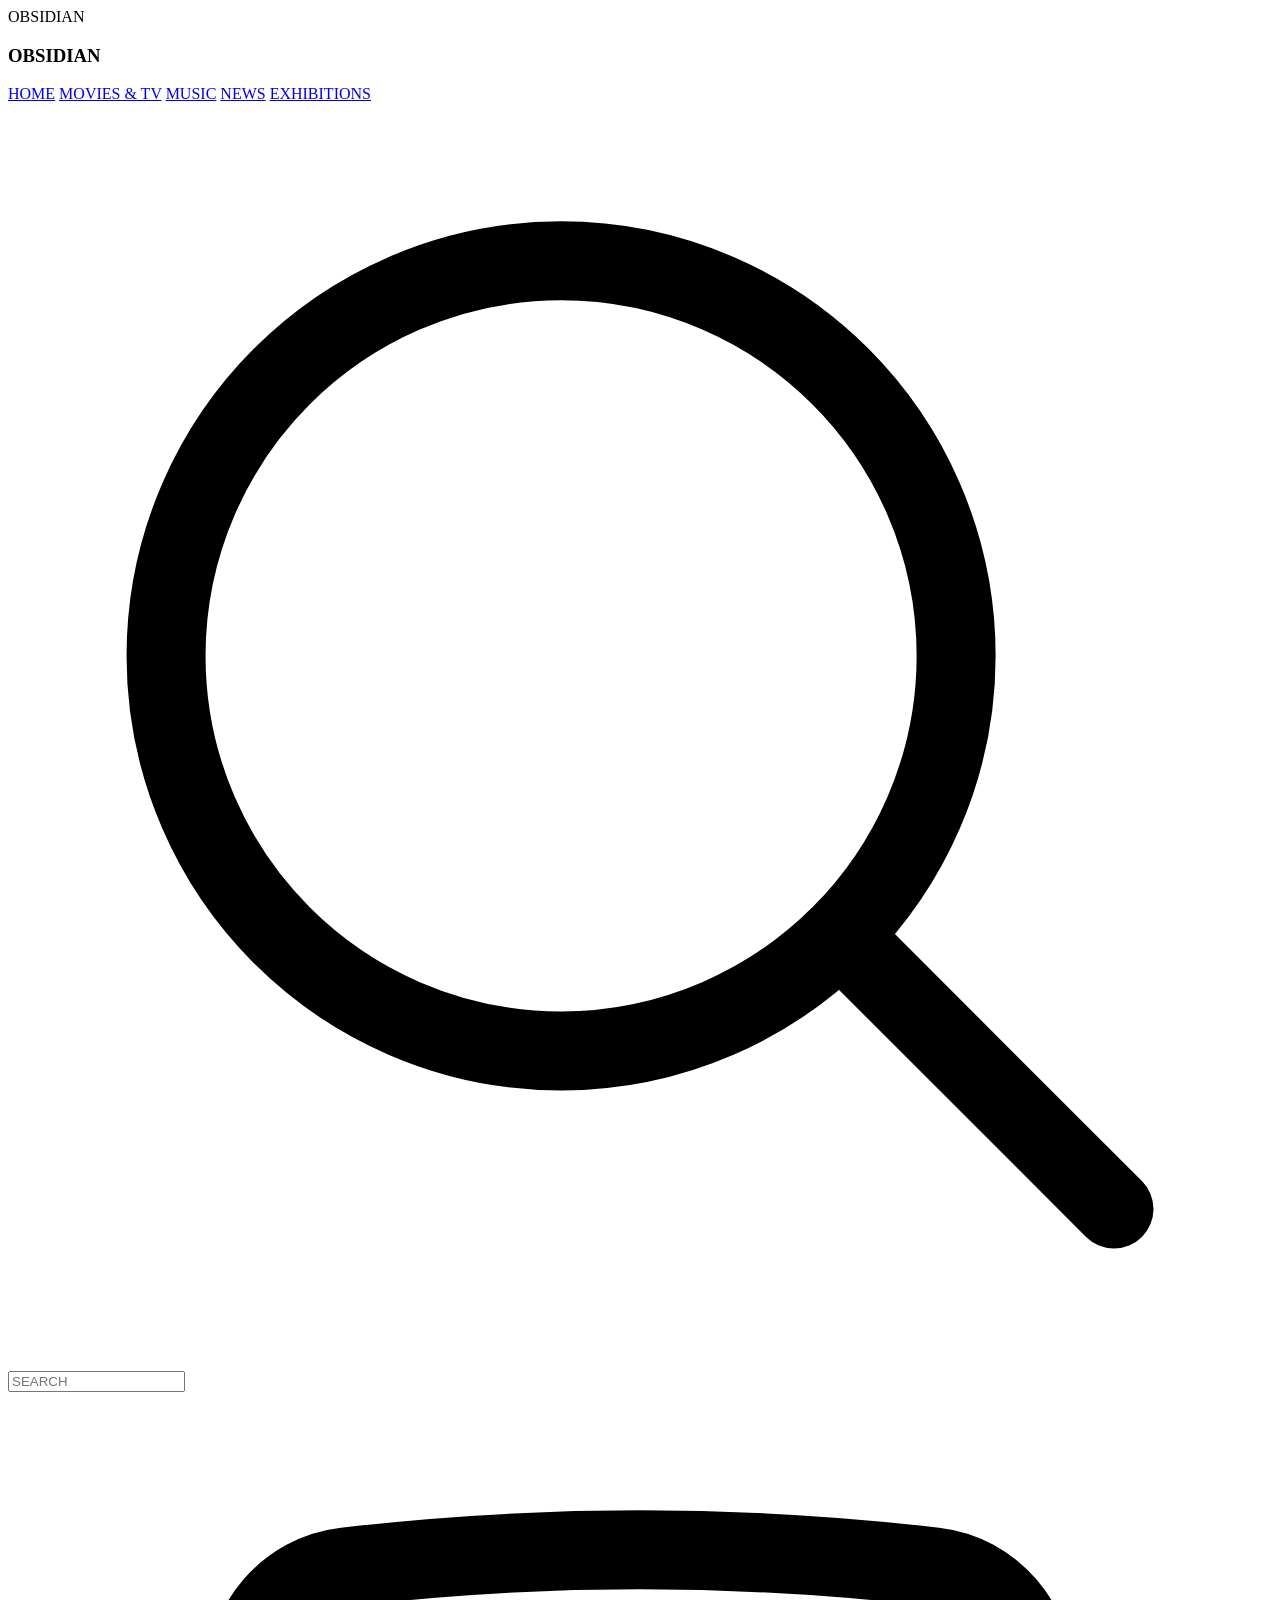
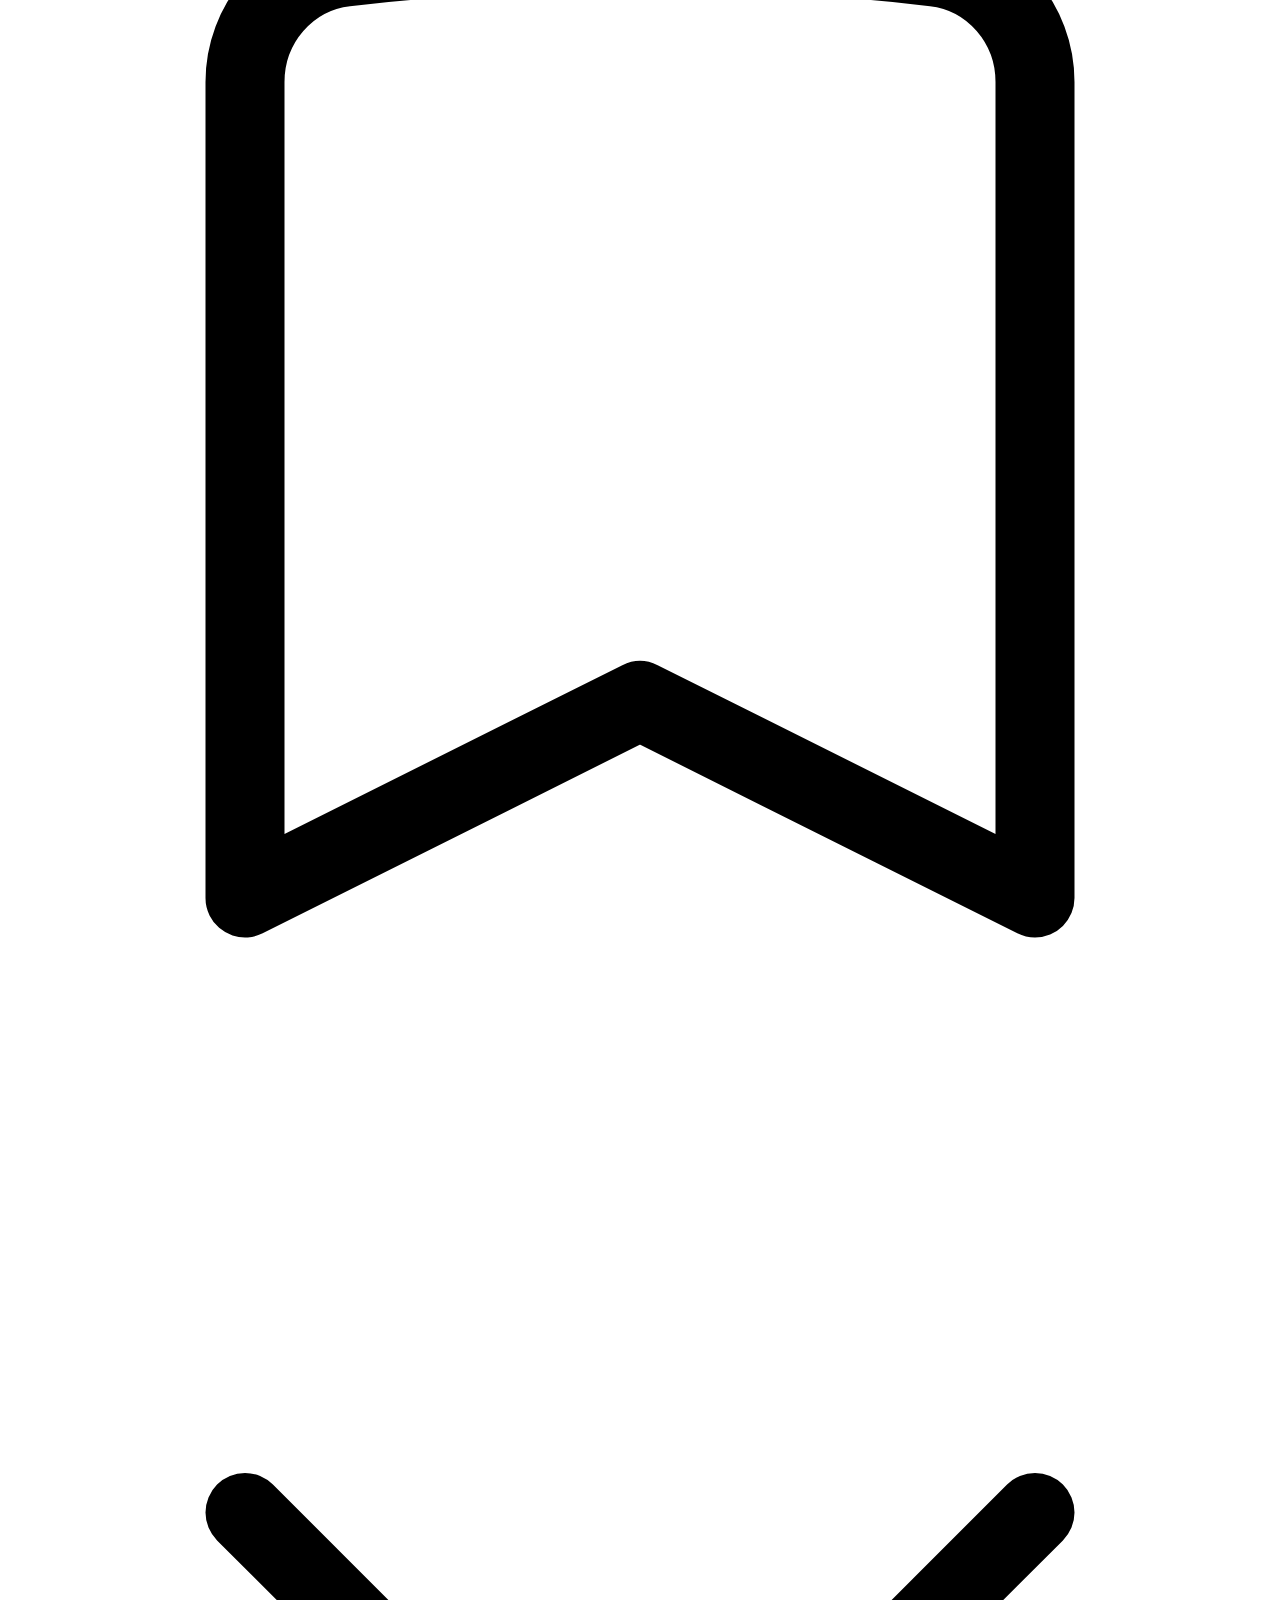
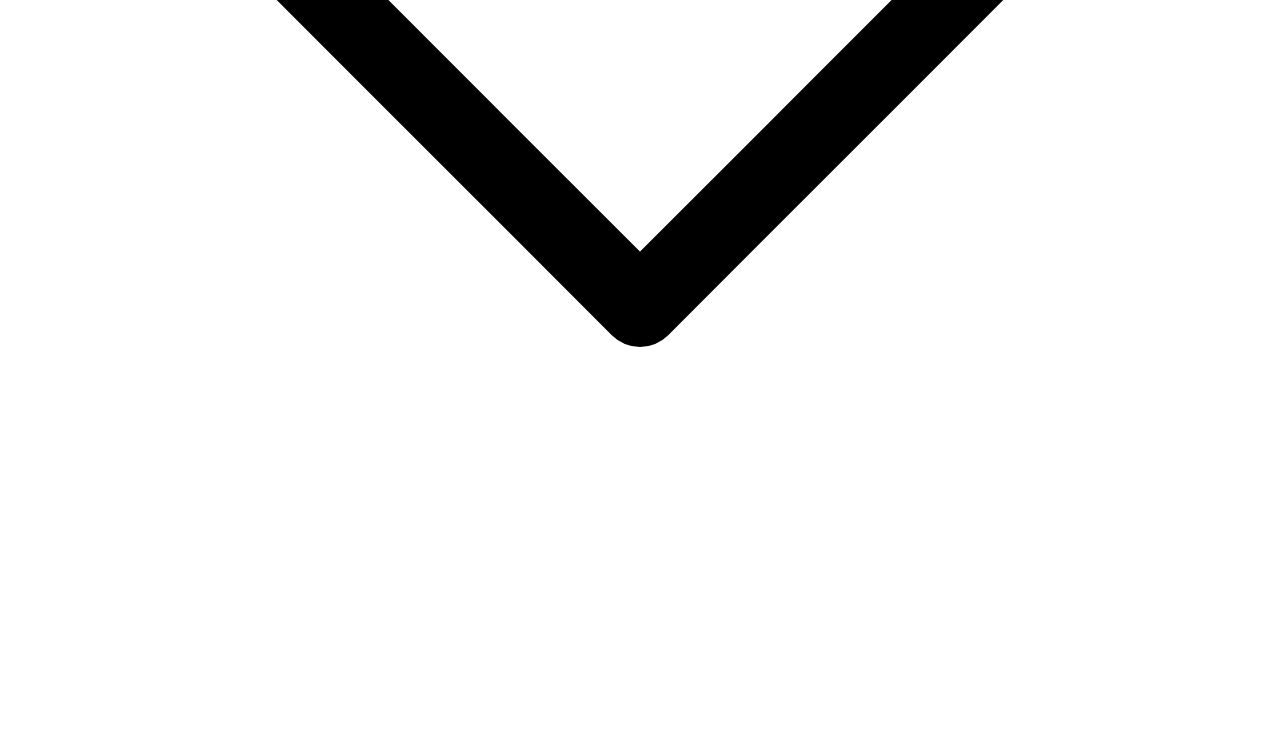
==== exhibitions.html @ b1cf5303 "Add files via upload" ====
<!DOCTYPE html>
<html lang="en">
<head>
    <meta charset="UTF-8">
    <meta name="viewport" content="width=device-width, initial-scale=1.0">
    <title>EXHIBITIONS - obsidian</title>
    <link rel="stylesheet" href="style.css">
</head>
<body>
    <header>
        <nav class="navbar">
            <div class="nav-container">
                <div class="side-item">
                    <div class="red-dot"></div>
                    <span>OBSIDIAN</span>
                    <h3>OBSIDIAN</h3>
                </div>
                <div class="nav-item">
                    <a href="index.html">HOME</a>
                    <a href="movies.html">MOVIES & TV</a>
                    <a href="music.html">MUSIC</a>
                    <a href="news.html">NEWS</a>
                    <a href="exhibitions.html">EXHIBITIONS</a>
                </div>
                <div class="nav-icon">
                    <div class="search-box">
                        <svg xmlns="http://www.w3.org/2000/svg" fill="none" viewBox="0 0 24 24" stroke-width="1.5" stroke="currentColor" class="size-6"><path stroke-linecap="round" stroke-linejoin="round" d="m21 21-5.197-5.197m0 0A7.5 7.5 0 1 0 5.196 5.196a7.5 7.5 0 0 0 10.607 10.607Z" /></svg>
                        <input type="search" placeholder="SEARCH">
                    </div>
                    <div class="bookmark">
                        <svg xmlns="http://www.w3.org/2000/svg" fill="none" viewBox="0 0 24 24" stroke-width="1.5" stroke="currentColor" class="size-6">  <path stroke-linecap="round" stroke-linejoin="round" d="M17.593 3.322c1.1.128 1.907 1.077 1.907 2.185V21L12 17.25 4.5 21V5.507c0-1.108.806-2.057 1.907-2.185a48.507 48.507 0 0 1 11.186 0Z" /></svg>
                    </div>
                    <img src="">
                    <div class="arrow-down">
                        <svg xmlns="http://www.w3.org/2000/svg" fill="none" viewBox="0 0 24 24" stroke-width="1.5" stroke="currentColor" class="size-6">  <path stroke-linecap="round" stroke-linejoin="round" d="m19.5 8.25-7.5 7.5-7.5-7.5" /></svg>
                    </div>
                </div>
            </div>
        </nav>
    </header>
</body>
</html>
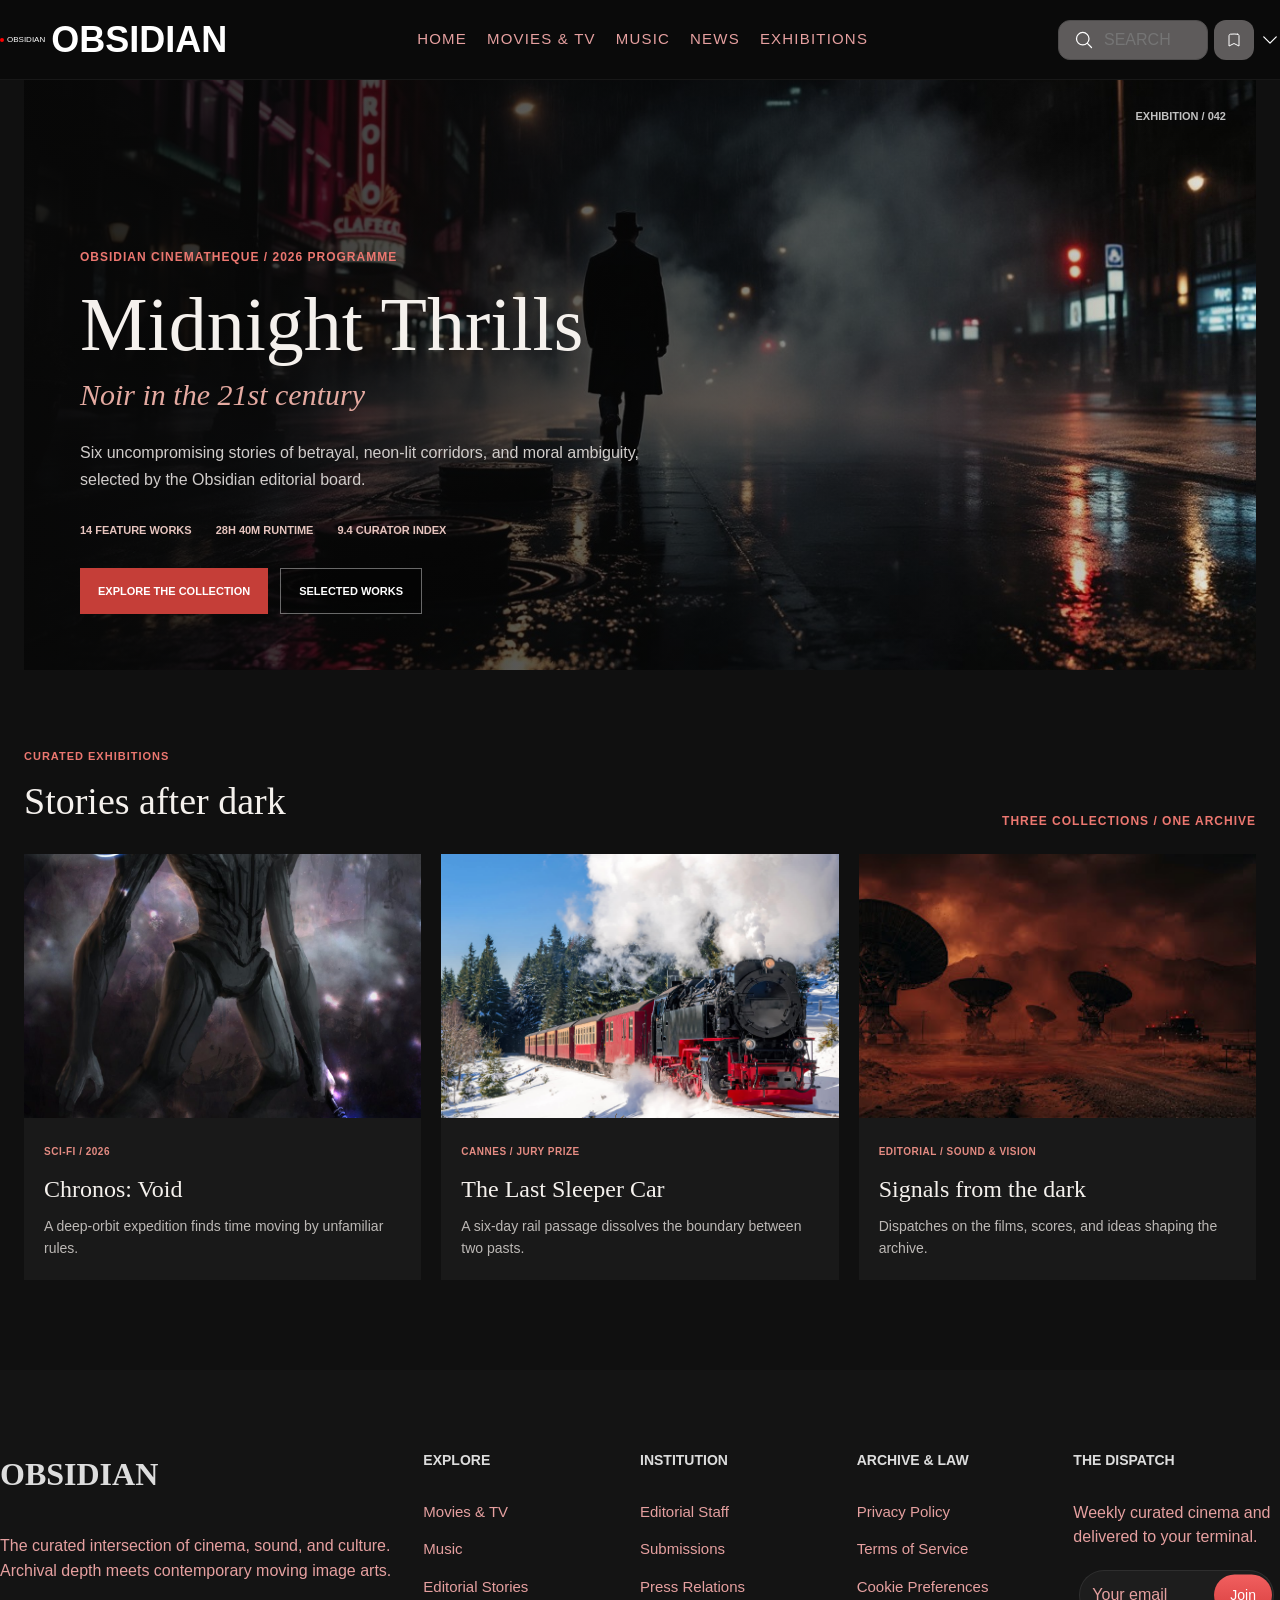
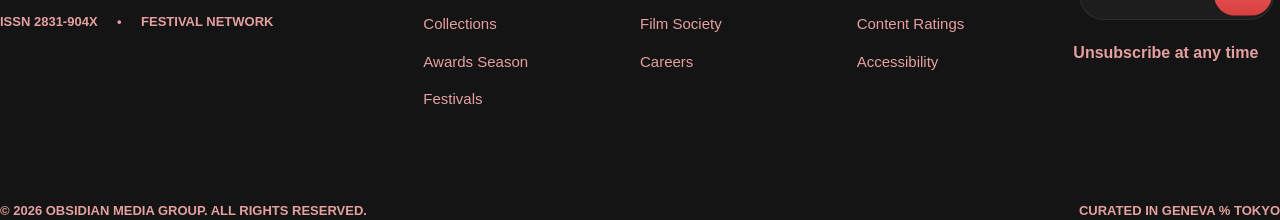
==== commit 614e6c79: "Update my website" ====
--- a/exhibitions.html
+++ b/exhibitions.html
@@ -4,39 +4,75 @@
     <meta charset="UTF-8">
     <meta name="viewport" content="width=device-width, initial-scale=1.0">
     <title>EXHIBITIONS - obsidian</title>
-    <link rel="stylesheet" href="style.css">
+    <link rel="stylesheet" href="css/index.css">
+    <link rel="stylesheet" href="css/exhibitions.css">
 </head>
 <body>
-    <header>
-        <nav class="navbar">
-            <div class="nav-container">
-                <div class="side-item">
-                    <div class="red-dot"></div>
-                    <span>OBSIDIAN</span>
-                    <h3>OBSIDIAN</h3>
+    <header></header>
+    <aside class="sidebar-wrapper"></aside>
+    <main class="exhibitions-page">
+        <section class="exhibition-hero" id="exhibition-archive">
+            <div class="exhibition-hero-content">
+                <p class="exhibition-kicker">OBSIDIAN CINEMATHEQUE / 2026 PROGRAMME</p>
+                <h1>Midnight Thrills</h1>
+                <p class="exhibition-subtitle">Noir in the 21st century</p>
+                <p class="exhibition-description">Six uncompromising stories of betrayal, neon-lit corridors, and moral ambiguity, selected by the Obsidian editorial board.</p>
+                <div class="exhibition-meta">
+                    <span>14 FEATURE WORKS</span>
+                    <span>28H 40M RUNTIME</span>
+                    <span>9.4 CURATOR INDEX</span>
                 </div>
-                <div class="nav-item">
-                    <a href="index.html">HOME</a>
-                    <a href="movies.html">MOVIES & TV</a>
-                    <a href="music.html">MUSIC</a>
-                    <a href="news.html">NEWS</a>
-                    <a href="exhibitions.html">EXHIBITIONS</a>
-                </div>
-                <div class="nav-icon">
-                    <div class="search-box">
-                        <svg xmlns="http://www.w3.org/2000/svg" fill="none" viewBox="0 0 24 24" stroke-width="1.5" stroke="currentColor" class="size-6"><path stroke-linecap="round" stroke-linejoin="round" d="m21 21-5.197-5.197m0 0A7.5 7.5 0 1 0 5.196 5.196a7.5 7.5 0 0 0 10.607 10.607Z" /></svg>
-                        <input type="search" placeholder="SEARCH">
-                    </div>
-                    <div class="bookmark">
-                        <svg xmlns="http://www.w3.org/2000/svg" fill="none" viewBox="0 0 24 24" stroke-width="1.5" stroke="currentColor" class="size-6">  <path stroke-linecap="round" stroke-linejoin="round" d="M17.593 3.322c1.1.128 1.907 1.077 1.907 2.185V21L12 17.25 4.5 21V5.507c0-1.108.806-2.057 1.907-2.185a48.507 48.507 0 0 1 11.186 0Z" /></svg>
-                    </div>
-                    <img src="">
-                    <div class="arrow-down">
-                        <svg xmlns="http://www.w3.org/2000/svg" fill="none" viewBox="0 0 24 24" stroke-width="1.5" stroke="currentColor" class="size-6">  <path stroke-linecap="round" stroke-linejoin="round" d="m19.5 8.25-7.5 7.5-7.5-7.5" /></svg>
-                    </div>
+                <div class="exhibition-actions">
+                    <a class="exhibition-primary" href="movies.html#festival-archive">EXPLORE THE COLLECTION</a>
+                    <a class="exhibition-secondary" href="#selected-works">SELECTED WORKS</a>
                 </div>
             </div>
-        </nav>
-    </header>
+            <span class="exhibition-number">EXHIBITION / 042</span>
+        </section>
+        <section class="selected-works" id="selected-works">
+            <div class="selected-heading">
+                <div>
+                    <p>CURATED EXHIBITIONS</p>
+                    <h2>Stories after dark</h2>
+                </div>
+                <span>THREE COLLECTIONS / ONE ARCHIVE</span>
+            </div>
+            <div class="exhibition-grid">
+                <article class="exhibition-card">
+                    <a href="movies.html#title-grid" aria-label="Browse Chronos: Void in the film archive">
+                        <img src="assest/vimg1.jpg" alt="A cinematic still from Chronos: Void">
+                        <div class="exhibition-card-copy">
+                            <span>SCI-FI / 2026</span>
+                            <h3>Chronos: Void</h3>
+                            <p>A deep-orbit expedition finds time moving by unfamiliar rules.</p>
+                        </div>
+                    </a>
+                </article>
+                <article class="exhibition-card">
+                    <a href="movies.html#festival-archive" aria-label="Browse festival selections">
+                        <img src="assest/img20.jpg" alt="Festival selection: The Last Sleeper Car">
+                        <div class="exhibition-card-copy">
+                            <span>CANNES / JURY PRIZE</span>
+                            <h3>The Last Sleeper Car</h3>
+                            <p>A six-day rail passage dissolves the boundary between two pasts.</p>
+                        </div>
+                    </a>
+                </article>
+                <article class="exhibition-card">
+                    <a href="news.html#dispatch" aria-label="Read the Obsidian editorial dispatch">
+                        <img src="assest/img22.jpg" alt="Atmospheric artwork for Frequency Zero">
+                        <div class="exhibition-card-copy">
+                            <span>EDITORIAL / SOUND & VISION</span>
+                            <h3>Signals from the dark</h3>
+                            <p>Dispatches on the films, scores, and ideas shaping the archive.</p>
+                        </div>
+                    </a>
+                </article>
+            </div>
+        </section>
+    </main>
+    <footer></footer>
+    <script src="js/common.js"></script>
+    <script src="js/script.js"></script>
 </body>
 </html>
--- a/css/index.css
+++ b/css/index.css
@@ -0,0 +1,1173 @@
+*{
+    margin: 0;
+    padding: 0;
+    box-sizing: border-box;
+}
+html {
+    scroll-behavior: smooth;
+}
+
+body{
+    color: white;
+    font-style: normal;
+    background: #0b0b0b;
+    font-family: "Segoe UI", Arial, sans-serif;
+    line-height: 1.5;
+    overflow-x: hidden;
+}
+
+a {
+    color: inherit;
+    text-decoration: none;
+}
+
+img {
+    max-width: 100%;
+}
+
+button, input {
+    font: inherit;
+}
+
+/* header */
+header{
+    background: rgba(10, 10, 10, 0.9);
+    backdrop-filter: blur(8px);
+    position: fixed;
+    top: 0;
+    left: 0;
+    width: 100%;
+    height: 80px;   
+    z-index: 1000;
+    border-bottom: 1px solid rgba(255, 255, 255, 0.06);
+}
+
+.navbar{
+    display: flex;
+    justify-content: space-between;
+    align-items: center;
+    height: 100%;
+    color: white;
+    margin: auto;
+    max-width: 1300px;
+}
+
+.side-item {
+    display: flex;
+    align-items: center;
+    gap: 6px;
+}
+
+.logo-left {
+    display: flex;
+    align-items: center;
+    gap: 3px;
+}
+
+.red-dot{
+    background-color: red;
+    border-radius: 50%;
+    width: 4px;
+    height: 4px;
+}
+.side-item span{
+    font-size: 8px;
+}
+.side-item h3{
+    font-size: 36px;
+}
+
+.nav-item {
+    display: flex;
+    justify-content: space-between;
+    align-items: center;
+    gap: 20px;
+    padding: 10px;
+}
+
+.nav-item a{
+    color: white;
+    text-decoration: none;
+    color: #e6a0a0;
+    font-size: 15px;
+    letter-spacing: 0.08em;
+    transition: all 0.3s ease;
+}
+.nav-item a:hover{
+    color: #e66363;
+    transform: scale(1.1);
+}
+
+.nav-icon{
+    display:flex;
+    align-items: center;
+    justify-content: space-between;
+    gap: 6px;
+}
+
+.search-box{
+    position: relative;
+    width: 150px;
+    height: 40px;
+    border-radius: 12px;
+    background-color: #5e5b5b;
+    border: 1px solid #4e4c4c;
+}
+.search-box svg{
+    width: 20px;
+    height:20px;
+    position: absolute;
+    left: 15px;
+    top: 50%;
+    transform: translateY(-50%);
+    color: white;
+}
+
+.search-box input{
+    width: 100%;
+    height: 100%;
+    padding: 12px 12px 12px 45px;
+    background-color: transparent;
+    border: none;
+    color: white;
+}
+
+.search-box input:focus {
+    outline: none;
+}
+.bookmark{
+    background: #5e5b5b;
+    border-radius: 12px;
+    padding: 12px;
+    width: 40px;
+    height: 40px;
+    display: flex;
+    justify-content: center;
+    align-items: center;
+}
+.bookmark svg{
+    height: 20px;
+    width: 20px;
+    color: white;
+}
+.arrow-down svg{
+    display: block;
+    width: 20px;
+    height: 20px;
+    color: white;
+}
+
+.hamburger {
+    display: none;
+    border: none;
+    background: #5e5b5b;
+    color: white;
+    border-radius: 12px;
+    padding: 10px 9px;
+    width: 40px;
+    height: 40px;
+    justify-content: center;
+    align-items: center;
+    cursor: pointer;
+    flex-direction: column;
+    gap: 5px;
+}
+
+.hamburger span {
+    display: block;
+    width: 18px;
+    height: 2px;
+    background: white;
+    border-radius: 2px;
+}
+
+/* Mobile Sidebar */
+.mobile-sidebar {
+    background: rgba(10, 10, 10, 0.98);
+    color: white;
+    width: min(82vw, 280px);
+    position: fixed;
+    right: -100%;
+    top: 0;
+    height: 100dvh;
+    z-index: 1200;
+    transition: all 0.3s ease-in;
+    box-shadow: -16px 0 38px rgba(0, 0, 0, 0.45);
+    border-left: 1px solid rgba(255, 255, 255, 0.08);
+    padding: 72px 18px 22px;
+}
+
+.mobile-sidebar.open {
+    right: 0;
+}
+
+.menu-item {
+    display: grid;
+    gap: 8px;
+} 
+
+.close-btn {
+    position: absolute;
+    top: 20px;
+    right: 20px;
+    font-size: 22px;
+    color: rgba(255, 255, 255, 0.8);
+    cursor: pointer;
+}
+
+.menu-item a {
+    padding: 16px 14px;
+    display: block;
+    font-size: 0.9rem;
+    letter-spacing: 0.12em;
+    text-transform: uppercase;
+    border-radius: 12px;
+    text-decoration: none;
+    color: white;
+    background: rgba(255, 255, 255, 0.02);
+    border: 1px solid rgba(255, 255, 255, 0.04);
+}
+
+.menu-item a:hover {
+    background: rgba(255, 255, 255, 0.08);
+}
+
+
+
+/* Section - Hero */
+.hero{
+    margin-top: 80px;
+    background-image: linear-gradient(90deg, rgba(5,5,5,0.74) 0%, rgba(5,5,5,0.68) 38%, rgba(5,5,5,0.18) 100%), url("../assest/background.jpg");
+    background-size: cover;
+    background-position: center;
+    background-repeat: no-repeat;
+    height: 100vh;
+    min-height: 720px;
+}
+
+.section-container{
+    height: 100%;
+    margin: auto;
+    max-width: 1300px;
+    padding: 80px 24px 0;
+}
+
+.red-live p{
+    color: red;
+    padding: 1px;
+    letter-spacing: 0.12em;
+    text-transform: uppercase;
+}
+.red-live{
+    display: flex;
+    align-items: center;
+    gap: 10px;
+    margin-bottom: 16px;
+}
+.live{
+    background: red;
+    border-radius: 10px;
+    padding: 7px 10px;
+    font-size: 8px;
+    font-weight: 800;
+    line-height: 1.14583;
+    letter-spacing: 0.16em;
+    text-transform: uppercase;
+    color: #fff;
+    display: inline-flex;
+    align-items: center;
+    justify-content: center;
+}
+.section-container h1{
+    font-size: clamp(3.4rem, 7vw, 7rem);
+    line-height: 0.92;
+    letter-spacing: -0.06em;
+    margin-bottom: 18px;
+    max-width: 700px;
+}
+.section-container h5{
+    font-size: 20px;
+    font-weight: 100;
+    max-width: 700px;
+    line-height: 1.5;
+    color: rgba(255,255,255,0.8);
+}
+.section-container ul{
+    display: flex;
+    gap: 20px;
+    padding: 14px 0;
+    flex-wrap: wrap;
+    list-style: none;
+    margin: 8px 0 0;
+}
+.section-container ul li {
+    font-size: 0.76rem;
+    letter-spacing: 0.08em;
+    text-transform: uppercase;
+    color: rgba(255,255,255,0.72);
+    position: relative;
+}
+.section-container ul li + li::before {
+    content: "•";
+    position: absolute;
+    left: -12px;
+    color: rgba(255,255,255,0.52);
+}
+.section-container svg{
+    width: 15px;
+    height: 15px;
+    display: inline-block;
+    vertical-align: middle;
+}
+.play, .watch, .sound {
+    display: inline-flex;
+    align-items: center;
+    gap: 10px;
+    border-radius: 12px;
+    padding: 10px 20px 10px;
+    transition: transform 0.2s ease, filter 0.2s ease, box-shadow 0.2s ease, border-color 0.2s ease;
+    box-shadow: 0 8px 20px rgba(0,0,0,0.18);
+    border: 1px solid rgba(255,255,255,0.08);
+}
+.play:hover, .watch:hover, .sound:hover {
+    transform: translateY(-1px);
+    filter: brightness(1.06);
+    box-shadow: 0 12px 26px rgba(0,0,0,0.28);
+}
+.play{
+    background: linear-gradient(180deg, #ff5d5d 0%, #e93f42 100%);
+}
+.watch,
+.sound{
+    background: linear-gradient(180deg, #7b7a7a 0%, #5d5b5b 100%);
+}
+.playlist{
+    display: flex;
+    gap: 30px;
+    flex-wrap: wrap;
+    margin-top: 24px;
+}
+
+/* Section - Catalogue */
+.catalogue{
+    background: #000000; 
+    color: white;
+    padding-bottom: 32px;
+}
+
+.top-bar p{
+    font-size: 12px;
+    letter-spacing: 0.12em;
+    text-transform: uppercase;
+}
+.top-bar{
+    display: flex;
+    justify-content: end;
+    background: #131313!important;
+}
+.item{
+    display: list-item;
+    list-style-type: disc;
+    padding-top: 100px;
+    margin-left: 8px;
+    color: #e6a0a0;
+    letter-spacing: 0.14em;
+    font-size: 12px;
+    text-transform: uppercase;
+}
+.thumbnail h2{
+    font-size: clamp(2.5rem, 5vw, 4rem);
+    line-height: 0.94;
+}
+.thumbnail-nav {
+    display: flex;
+    align-items: center;
+    flex-wrap: wrap;
+    gap: 8px;
+}
+.thumbnail-nav a{
+    margin: 2px;
+    text-decoration: none;
+    color: white;
+    padding: 10px 12px;
+    background: rgba(255,255,255,0.06);
+    border: 1px solid rgba(255,255,255,0.06);
+    border-radius: 12px;
+    transition: background 0.2s ease, transform 0.2s ease, border-color 0.2s ease, color 0.2s ease;
+}
+.thumbnail-nav a:hover{
+    background: #f1f1f1;
+    color: #111;
+    border-color: rgba(255,255,255,0.16);
+    transform: translateY(-1px);
+}
+.thumbnail{
+    display: flex;
+    justify-content: space-between;
+    align-items: center;
+    flex-wrap: wrap;
+    margin-bottom: 20px;
+    gap: 16px;
+}
+.thumbnail-bar{
+    display: flex;
+    align-items: center;
+    gap: 10px;
+    flex-wrap: wrap;
+}
+.thb-icon1 svg,
+.thb-icon2 svg{
+    width: 14px;
+    height: 14px;
+}
+.thb-icon1,
+.thb-icon2{
+    background: #706e6e;
+    border-radius: 12px;
+    padding: 10px;
+    transition: background 0.2s ease, transform 0.2s ease;
+}
+.thb-icon1:hover,
+.thb-icon2:hover{
+    background: white;
+    transform: translateY(-1px);
+}
+.thumbnail-icon{
+    display: flex;
+    gap: 6px;
+    align-items: center;
+}
+.view{
+    padding-top: 17px;
+    font-size: 12px;
+}
+.image img{
+    width: 250px;
+    border-radius: 10px;
+    display: block;
+    height: 360px;
+    object-fit: cover;
+    transition: transform 0.3s ease, filter 0.3s ease, box-shadow 0.3s ease;
+    box-shadow: 0 18px 30px rgba(0,0,0,0.22);
+}
+.image:hover img {
+    transform: scale(1.03);
+    filter: brightness(1.04) saturate(1.08);
+    box-shadow: 0 22px 42px rgba(0,0,0,0.3);
+}
+.image p{
+    position: absolute;
+    top: 20px;
+    left: 20px;
+    background: rgba(20,20,20,0.8);
+    border: 1px solid rgba(255,255,255,0.15);
+    border-radius: 4px;
+    padding: 5px;
+}
+.image svg{
+    width: 25px;
+    position: absolute;
+    top: 20px;
+    right: 20px;
+    background: rgba(20,20,20,0.8);
+    border-radius: 4px;
+    padding: 5px;
+}
+.image h4{
+    font-family: 100;
+    font-size: 15px;
+    padding: 12px 12px 0 0;
+    letter-spacing: 0.04em;
+}
+.image{
+    position: relative;
+    padding-bottom: 50px;
+    min-width: 0;
+    transition: transform 0.25s ease;
+}
+.image:hover {
+    transform: translateY(-3px);
+}
+.heroimg{
+    display: grid;
+    grid-template-columns: repeat(6, minmax(220px, 1fr));
+    gap: 30px;
+    overflow: auto;
+    scrollbar-width: none;
+    padding-bottom: 10px;
+}
+
+.continue-watching{
+    background: #141414;
+}
+.continue-watching .section-container > h2{
+    margin-bottom: 24px;
+    color: #f3eee8;
+    font-size: 34px;
+    font-weight: 400;
+}
+
+.section-container h2{
+    font-size: 40px;
+    font-weight: 200;
+}
+
+.video p{
+    padding: 14px 16px 0;
+    color: #f3eee8;
+    font-size: 14px;
+    font-weight: 700;
+    line-height: 1.4;
+}
+.video{
+    min-width: 0;
+    overflow: hidden;
+    border: 1px solid #303030;
+    border-radius: 12px;
+    background: #0c0c0c;
+    box-shadow: inset 0 1px 0 rgba(255,255,255,0.04);
+    transition: transform 0.25s ease, border-color 0.25s ease;
+}
+.video:hover {
+    transform: translateY(-2px);
+    border-color: rgba(255,255,255,0.2);
+}
+.video-link{
+    display: inline-flex;
+    min-height: 34px;
+    align-items: center;
+    justify-content: center;
+    margin: 12px 16px 16px;
+    padding: 0 12px;
+    border: 1px solid #713a37;
+    border-radius: 3px;
+    color: #f3c2bd;
+    font-size: 10px;
+    font-weight: 700;
+    text-decoration: none;
+    letter-spacing: 0.12em;
+    text-transform: uppercase;
+}
+.video-link:hover{
+    border-color: #e66363;
+    background: #351a19;
+    color: #fff;
+}
+.video-link:focus-visible{
+    outline: 2px solid #ff7770;
+    outline-offset: 2px;
+}
+
+.video-grid{
+    display: grid;
+    grid-template-columns: repeat(3, minmax(0,1fr));
+    gap: 30px;
+    padding-bottom: 50px;
+}
+
+.video img, .video iframe{
+    display: block;
+    width: 100%;
+}
+
+.video iframe{
+    aspect-ratio: 16 / 9;
+    height: auto;
+    border-radius: 12px 12px 0 0;
+}
+
+.obsidian{
+    background: black;
+    padding-top: 16px;
+}
+.cultural p{
+    color: red;
+    font-size: 12px;
+    font-weight: 100;
+    letter-spacing: 0.12em;
+    text-transform: uppercase;
+}
+.cultural h2{
+    font-size: clamp(2.5rem, 4vw, 3.5rem);
+    padding: 15px 0;
+}
+
+.big-card img{
+    width: 90%;
+    height: 95%;
+    border-radius: 12px;
+    display: block;
+    object-fit: cover;
+}
+.big-card{
+    position: relative;
+}
+.upcultural{
+    position: absolute;
+    top: 90px;
+    left: 40px;
+    width: min(80%, 620px);
+}
+.red{
+    background: red;
+    padding: 4px 7px;
+    font-weight: 100;
+    font-size: 10px;
+    margin: 8px 0;
+    display: inline-block;
+    letter-spacing: 0.12em;
+    text-transform: uppercase;
+}
+.upcultural p{
+    display: inline-block;
+    vertical-align: middle;
+    font-size: 12px;
+}
+.upcultural h2{
+    font-size: clamp(2rem, 3vw, 3.25rem);
+    padding: 10px 0;
+    line-height: 1.02;
+}
+.upcultural h6{
+    font-size: 15px;
+    padding: 6px 0 0;
+    line-height: 1.6;
+    max-width: 520px;
+}
+.read h4{
+    color: #e66363;
+    font-size: 15px;
+    display: inline-block;
+}
+.read svg{
+    width: 15px;
+    display: inline-block;
+    vertical-align: middle;    
+}
+.img-grid{
+    display: grid;
+    grid-template-columns: 1.5fr 1fr;
+    grid-template-rows: repeat(3, minmax(110px, auto));
+    gap: 20px;
+}
+.big-card{
+    grid-row: 1/4;
+}
+.small-card{
+    display: grid;
+    grid-template-columns:120px minmax(0, 1fr);
+    gap: 15px ;
+    width: 100%;
+    align-items: start;
+    flex-wrap: wrap;
+    padding: 13px;
+    border-radius: 12px;
+    background: #313131;
+    margin-bottom: 20px;
+    transition: transform 0.2s ease, border-color 0.2s ease;
+    border: 1px solid transparent;
+}
+.small-card:hover {
+    transform: translateY(-2px);
+    border-color: rgba(255,255,255,0.13);
+    box-shadow: 0 12px 20px rgba(0,0,0,0.18);
+}
+.small-card img{
+    width: 100%;
+    height: 90px;
+    border-radius: 8px;
+    object-fit: cover;
+}
+.small{
+    padding: 8px 0;
+}
+.small h3 {
+    margin: 6px 0;
+    line-height: 1.3;
+}
+.small span{
+    font-size: 14px;
+    color: #df8686;
+}
+.small p{
+    font-size: 13px;
+    color: #df8686;
+}
+.cross-media-matrix{
+    background: #141414;
+    padding-top: 20px;
+}
+
+.popular p{
+    font-size: 12px;
+    color: #df8686;
+    letter-spacing: 0.12em;
+    text-transform: uppercase;
+}
+
+.popular-header {
+    display: flex;
+    justify-content: space-between;
+    align-items: center;
+    gap: 20px;
+    flex-wrap: wrap;
+}
+
+.popular h3{
+    font-size: clamp(2.2rem, 4vw, 3.2rem);
+    padding: 15px 0;
+    display: inline-block;
+    vertical-align: middle;
+    line-height: 1.08;
+}
+
+.side1{
+    display: flex;
+    flex-wrap: wrap;
+    gap: 10px;
+}
+.side-nav{
+    padding: 10px 0;
+    display: flex;
+    align-items: center;
+    gap: 8px;
+}
+.circle1{
+    border-radius: 12px;
+    background: #df3535;
+    width: 7px;
+    height: 7px;
+    display: inline-block;
+    vertical-align: middle; 
+}
+.circle2{
+    border-radius: 12px;
+    background: #4e4c4c;
+    width: 7px;
+    height: 7px;
+    display: inline-block;
+    vertical-align: middle; 
+}
+.circle3{
+    border-radius: 12px;
+    background: #999;
+    width: 7px;
+    height: 7px;
+    display: inline-block;
+    vertical-align: middle; 
+}
+.side-nav a{
+    display: inline-block;
+    vertical-align: middle;
+    color: #e6a0a0;
+    font-size: 12px;
+    text-decoration: none;
+    letter-spacing: 0.12em;
+    text-transform: uppercase;
+}
+.pop img{
+    object-fit: cover;
+    width: 100%;
+    height: 350px;
+    display: block;
+    border-radius: 15px;
+}
+.pop-top{
+    position: absolute;
+    bottom: 10px;
+    left: 40px;
+    right: 24px;
+}
+.white{
+    background: red;
+    padding: 4px 7px;
+    font-weight: 100;
+    font-size: 10px;
+    margin: 8px 0;
+    display: inline-block;
+    letter-spacing: 0.1em;
+    text-transform: uppercase;
+}
+.pop-top span{
+    display: inline-block;
+    vertical-align: middle;
+}
+.pop-top h3{
+    color: #df8686;
+    display: flex;
+    margin-top: 12px;
+    margin-bottom: 8px;
+}
+.pop-top p{
+    color: white;
+    line-height: 1.6;
+}
+.pop{
+    position: relative;
+}
+.pop-img{
+    display: grid;
+    grid-template-columns: 2fr 1fr 1fr;
+    gap: 20px;
+    position: relative;
+}
+.pop1 img{
+    width: 100%;
+    height: 300px;
+    object-fit: cover;
+    padding: 10px;
+    border-radius: 15px;
+    transition: transform 0.25s ease;
+}
+.pop1{
+    background: #4e4c4c;
+    border-radius: 20px;
+    overflow: hidden;
+    transition: transform 0.25s ease, border-color 0.25s ease;
+    border: 1px solid transparent;
+}
+.pop1:hover {
+    transform: translateY(-2px);
+    border-color: rgba(255,255,255,0.14);
+}
+.pop1:hover img {
+    transform: scale(1.03);
+}
+.pop1 p,
+.pop1 span{
+    margin-left: 10px;
+}
+.pop1 p {
+    margin-top: 8px;
+    letter-spacing: 0.12em;
+    text-transform: uppercase;
+}+++footer {    background: #141414;}
+.footer-container{
+    height: 100%;
+    margin: auto;
+    max-width: 1300px;
+    padding-top: 80px;
+}
+.footer-content{
+    display: grid;
+    grid-template-columns: 2fr 1fr 1fr 1fr 1fr;
+    gap: 10px;
+    color: #e6a0a0;
+    flex-wrap: wrap;
+    overflow: auto;
+}
+.footer-brand h2{
+    font-family: Georgia, serif;
+    font-size: 32px;
+    margin: 0 0 35px;
+    color: #ddd;
+}
+.footer-brand p{
+    max-width: 480px;
+    line-height: 1.6;
+    margin-bottom: 25px;
+}
+.footer-brand span{
+    margin-right: 15px;
+    font-size: 13px;
+    font-weight: bold;
+}
+.footer-column{
+    color: #e6a0a0;
+    display: grid;
+    align-content: start;
+    gap: 15px;
+}
+.footer-column h3{
+    color: #ddd;  
+    font-size: 14px;
+    margin: 0 0 15px;
+}
+.footer-column a{
+    color: #e6a0a0;
+    text-decoration: none;
+    font-size: 15px;
+}
+.footer-column > span{
+    color: #e6a0a0;
+    font-size: 15px;
+}
+.email-box{
+    display: flex;
+    padding: 6px;
+    position: relative;
+    align-items: center;
+    width: min(100%, 260px);
+}
+.email-box input{
+    width: 100%;
+    border-radius: 25px;
+    background: rgba(255,255,255,0.04);
+    border: 1px solid rgba(255,255,255,0.08);
+    color: white;
+    font-size: 16px;
+    padding: 12px 72px 12px 12px;
+}
+.email-box input::placeholder{
+    color: #e6a0a0;
+}
+.email-box button{
+    border: none;
+    border-radius: 25px;
+    background: linear-gradient(180deg, #f15f5f 0%, #d83f3f 100%);
+    color: #fff;
+    padding: 10px 16px;
+    font-size: 14px;
+    position: absolute;
+    right: 8px;
+    top: 50%;
+    transform: translateY(-50%);
+    cursor: pointer;
+    transition: filter 0.2s ease, transform 0.2s ease;
+}
+.email-box button:hover {
+    filter: brightness(1.06);
+}
+.footer-bottom{
+    margin-top: 90px;
+    font-size: 13px;
+    font-weight: bold;
+    color: #e6a0a0;
+    display: flex;
+    justify-content: space-between;
+}
+
+@media (max-width: 980px){
+    .navbar {
+        padding-left: 20px;
+        padding-right: 20px;
+    }
+
+    .nav-item {
+        display: none;
+    }
+
+    .hamburger {
+        display: flex;
+    }
+
+    .nav-icon .search-box {
+        width: 128px;
+    }
+
+    .section-container {
+        padding-left: 20px;
+        padding-right: 20px;
+    }
+
+    .video-grid {
+        grid-template-columns: repeat(2, minmax(0, 1fr));
+    }
+
+    .img-grid {
+        grid-template-columns: 1fr;
+    }
+
+    .big-card {
+        grid-row: auto;
+    }
+
+    .big-card img {
+        width: 100%;
+        height: 420px;
+    }
+
+    .upcultural {
+        display: none;
+    }
+
+    .pop-img {
+        grid-template-columns: 1fr;
+    }
+
+    .footer-content {
+        grid-template-columns: repeat(2, minmax(0, 1fr));
+    }
+}
+
+@media (max-width: 700px){
+    .hero {
+        min-height: 620px;
+    }
+
+    .section-container h1 {
+        font-size: 3.2rem;
+    }
+
+    .playlist {
+        flex-direction: column;
+        align-items: stretch;
+    }
+
+    .play, .watch, .sound {
+        justify-content: center;
+    }
+
+    .video-grid {
+        grid-template-columns: 1fr;
+    }
+
+    .thumbnail {
+        display: block;
+    }
+
+    .thumbnail-bar {
+        margin-top: 16px;
+    }
+
+    .thumbnail-nav {
+        gap: 6px;
+    }
+
+    .thumbnail-nav a {
+        font-size: 0.7rem;
+    }
+
+    .footer-content {
+        grid-template-columns: 1fr;
+    }
+}
+
+@media (max-width: 480px){
+    .side-item h3 {
+        font-size: 24px;
+    }
+
+    .nav-icon {
+        display: none;
+    }
+
+    .section-container h1 {
+        font-size: 2.7rem;
+    }
+
+    .section-container h5 {
+        font-size: 1rem;
+    }
+
+    .section-container ul {
+        gap: 12px;
+    }
+
+    .section-container ul li {
+        font-size: 0.66rem;
+    }
+
+    .close {
+        display: none;
+    }
+
+    .heroimg {
+        grid-template-columns: repeat(2, minmax(150px, 1fr));
+    }
+
+    .image img {
+        width: 100%;
+        height: 280px;
+    }
+
+    .small-card {
+        grid-template-columns: 1fr;
+    }
+
+    .small-card img {
+        height: 180px;
+    }
+
+    .popular h3 {
+        font-size: 2.1rem;
+    }
+
+    .side1 {
+        display: none;
+    }
+
+    .email-box {
+        display: block;
+    }
+
+    .email-box input {
+        width: 100%;
+    }
+
+    .email-box button {
+        position: static;
+        margin-top: 10px;
+        width: 100%;
+    }
+}
+
+@media (max-width: 560px) {
+    .hero {
+        min-height: 600px;
+    }
+
+    .section-container {
+        padding-top: 70px;
+    }
+
+    .section-container h1 {
+        font-size: clamp(2.5rem, 15vw, 3.8rem);
+    }
+
+    .section-container h5 {
+        font-size: 0.96rem;
+        line-height: 1.5;
+    }
+
+    .section-container ul {
+        display: flex;
+        flex-wrap: wrap;
+        gap: 8px 12px;
+        row-gap: 8px;
+    }
+
+    .section-container ul li {
+        font-size: 0.62rem;
+        letter-spacing: 0.1em;
+    }
+
+    .playlist {
+        display: grid;
+        grid-template-columns: 1fr;
+        gap: 10px;
+    }
+
+    .play, .watch, .sound {
+        min-height: 52px;
+        justify-content: center;
+    }
+
+    .play svg, .watch svg, .sound svg {
+        width: 18px;
+        height: 18px;
+    }
+}
+
+@media (max-width: 380px) {
+    .section-container {
+        padding-left: 18px;
+        padding-right: 18px;
+    }
+
+    .side-item h3 {
+        font-size: 1.5rem;
+    }
+
+    .live {
+        font-size: 0.52rem;
+        padding-inline: 7px;
+    }
+
+    .red-live p {
+        font-size: 0.66rem;
+    }
+}
--- a/css/exhibitions.css
+++ b/css/exhibitions.css
@@ -0,0 +1,306 @@
+body {
+    background: #101010;
+    color: #f5f1ed;
+}
+
+.exhibitions-page {
+    padding: 80px 24px 0;
+    background: #101010;
+}
+
+.exhibition-hero {
+    position: relative;
+    display: flex;
+    align-items: end;
+    min-height: 590px;
+    max-width: 1300px;
+    margin: 0 auto;
+    padding: 56px;
+    overflow: hidden;
+    background-image: linear-gradient(90deg, rgba(8, 8, 8, .92) 0%, rgba(8, 8, 8, .62) 48%, rgba(8, 8, 8, .08) 100%), url("../assest/img15.jpg");
+    background-position: center;
+    background-size: cover;
+}
+
+.exhibition-hero-content {
+    max-width: 670px;
+}
+
+.exhibition-kicker,
+.selected-heading > span {
+    color: #ec7770;
+    font-size: 12px;
+    font-weight: 700;
+    letter-spacing: 1px;
+}
+
+.exhibition-hero h1 {
+    margin: 20px 0 0;
+    font-family: Georgia, serif;
+    font-size: 76px;
+    font-weight: 400;
+    line-height: 1;
+}
+
+.exhibition-subtitle {
+    margin-top: 10px;
+    color: #e5aaa1;
+    font-family: Georgia, serif;
+    font-size: 30px;
+    font-style: italic;
+}
+
+.exhibition-description {
+    max-width: 560px;
+    margin-top: 22px;
+    color: #d0ccca;
+    font-size: 16px;
+    line-height: 1.7;
+}
+
+.exhibition-meta {
+    display: flex;
+    flex-wrap: wrap;
+    gap: 10px 24px;
+    margin-top: 28px;
+    color: #e6c4be;
+    font-size: 11px;
+    font-weight: 700;
+}
+
+.exhibition-actions {
+    display: flex;
+    flex-wrap: wrap;
+    gap: 12px;
+    margin-top: 30px;
+}
+
+.exhibition-actions a {
+    display: inline-flex;
+    min-height: 46px;
+    align-items: center;
+    justify-content: center;
+    padding: 0 18px;
+    color: #fff;
+    font-size: 11px;
+    font-weight: 700;
+    text-decoration: none;
+}
+
+.exhibition-primary {
+    background: #c53e38;
+}
+
+.exhibition-secondary {
+    border: 1px solid rgba(255, 255, 255, .4);
+    background: rgba(0, 0, 0, .28);
+}
+
+.exhibition-actions a:hover {
+    background: #ec7770;
+    color: #151515;
+}
+
+.exhibition-number {
+    position: absolute;
+    top: 28px;
+    right: 30px;
+    color: rgba(255, 255, 255, .75);
+    font-size: 11px;
+    font-weight: 700;
+}
+
+.selected-works {
+    max-width: 1300px;
+    margin: 0 auto;
+    padding: 78px 0 90px;
+}
+
+.selected-heading {
+    display: flex;
+    align-items: end;
+    justify-content: space-between;
+    gap: 24px;
+    margin-bottom: 24px;
+}
+
+.selected-heading p {
+    color: #ec7770;
+    font-size: 11px;
+    font-weight: 700;
+    letter-spacing: 1px;
+}
+
+.selected-heading h2 {
+    margin-top: 8px;
+    font-family: Georgia, serif;
+    font-size: 38px;
+    font-weight: 400;
+}
+
+.exhibition-grid {
+    display: grid;
+    grid-template-columns: repeat(3, minmax(0, 1fr));
+    gap: 20px;
+}
+
+.exhibition-card {
+    overflow: hidden;
+    background: #191919;
+}
+
+.exhibition-card a {
+    display: block;
+    height: 100%;
+    color: inherit;
+    text-decoration: none;
+}
+
+.exhibition-card img {
+    display: block;
+    width: 100%;
+    aspect-ratio: 1.5;
+    object-fit: cover;
+    transition: transform .35s ease;
+}
+
+.exhibition-card:hover img {
+    transform: scale(1.035);
+}
+
+.exhibition-card-copy {
+    padding: 20px;
+}
+
+.exhibition-card-copy span {
+    color: #e58c83;
+    font-size: 10px;
+    font-weight: 700;
+    letter-spacing: .5px;
+}
+
+.exhibition-card-copy h3 {
+    margin-top: 9px;
+    font-family: Georgia, serif;
+    font-size: 24px;
+    font-weight: 400;
+}
+
+.exhibition-card-copy p {
+    margin-top: 9px;
+    color: #bcb8b5;
+    font-size: 14px;
+    line-height: 1.55;
+}
+
+@media (max-width: 900px) {
+    .exhibitions-page {
+        padding-right: 18px;
+        padding-left: 18px;
+    }
+
+    .exhibition-hero {
+        min-height: 540px;
+        padding: 34px 26px;
+        background-position: 58% center;
+    }
+
+    .exhibition-hero h1 {
+        font-size: clamp(3rem, 8vw, 4.8rem);
+    }
+
+    .selected-heading {
+        display: grid;
+        gap: 10px;
+    }
+
+    .selected-works {
+        padding: 58px 0 70px;
+    }
+
+    .exhibition-grid {
+        grid-template-columns: repeat(2, minmax(0, 1fr));
+    }
+}
+
+@media (max-width: 560px) {
+    .exhibition-hero {
+        min-height: 500px;
+        padding: 26px 20px;
+    }
+
+    .exhibition-kicker,
+    .selected-heading > span {
+        font-size: 10px;
+    }
+
+    .exhibition-subtitle {
+        font-size: 1.5rem;
+    }
+
+    .exhibition-description {
+        font-size: 0.95rem;
+    }
+
+    .exhibition-meta {
+        flex-direction: column;
+        align-items: flex-start;
+        gap: 10px;
+    }
+
+    .exhibition-actions {
+        flex-direction: column;
+    }
+
+    .exhibition-actions a {
+        width: 100%;
+    }
+
+    .exhibition-number {
+        top: 18px;
+        right: 20px;
+    }
+
+    .exhibition-grid {
+        grid-template-columns: 1fr;
+    }
+}
+
+@media (max-width: 520px) {
+    .exhibition-hero {
+        min-height: 590px;
+        padding: 28px 20px;
+        background-image: linear-gradient(0deg, rgba(8, 8, 8, .94) 0%, rgba(8, 8, 8, .5) 68%, rgba(8, 8, 8, .14) 100%), url("../assest/img15.jpg");
+        background-position: 58% center;
+    }
+
+    .exhibition-hero h1 {
+        font-size: 48px;
+    }
+
+    .exhibition-subtitle {
+        font-size: 25px;
+    }
+
+    .exhibition-number {
+        top: 20px;
+        right: 18px;
+    }
+
+    .selected-heading {
+        display: block;
+    }
+
+    .selected-heading > span {
+        display: block;
+        margin-top: 12px;
+    }
+
+    .selected-heading h2 {
+        font-size: 32px;
+    }
+
+    .exhibition-grid {
+        grid-template-columns: 1fr;
+    }
+}
